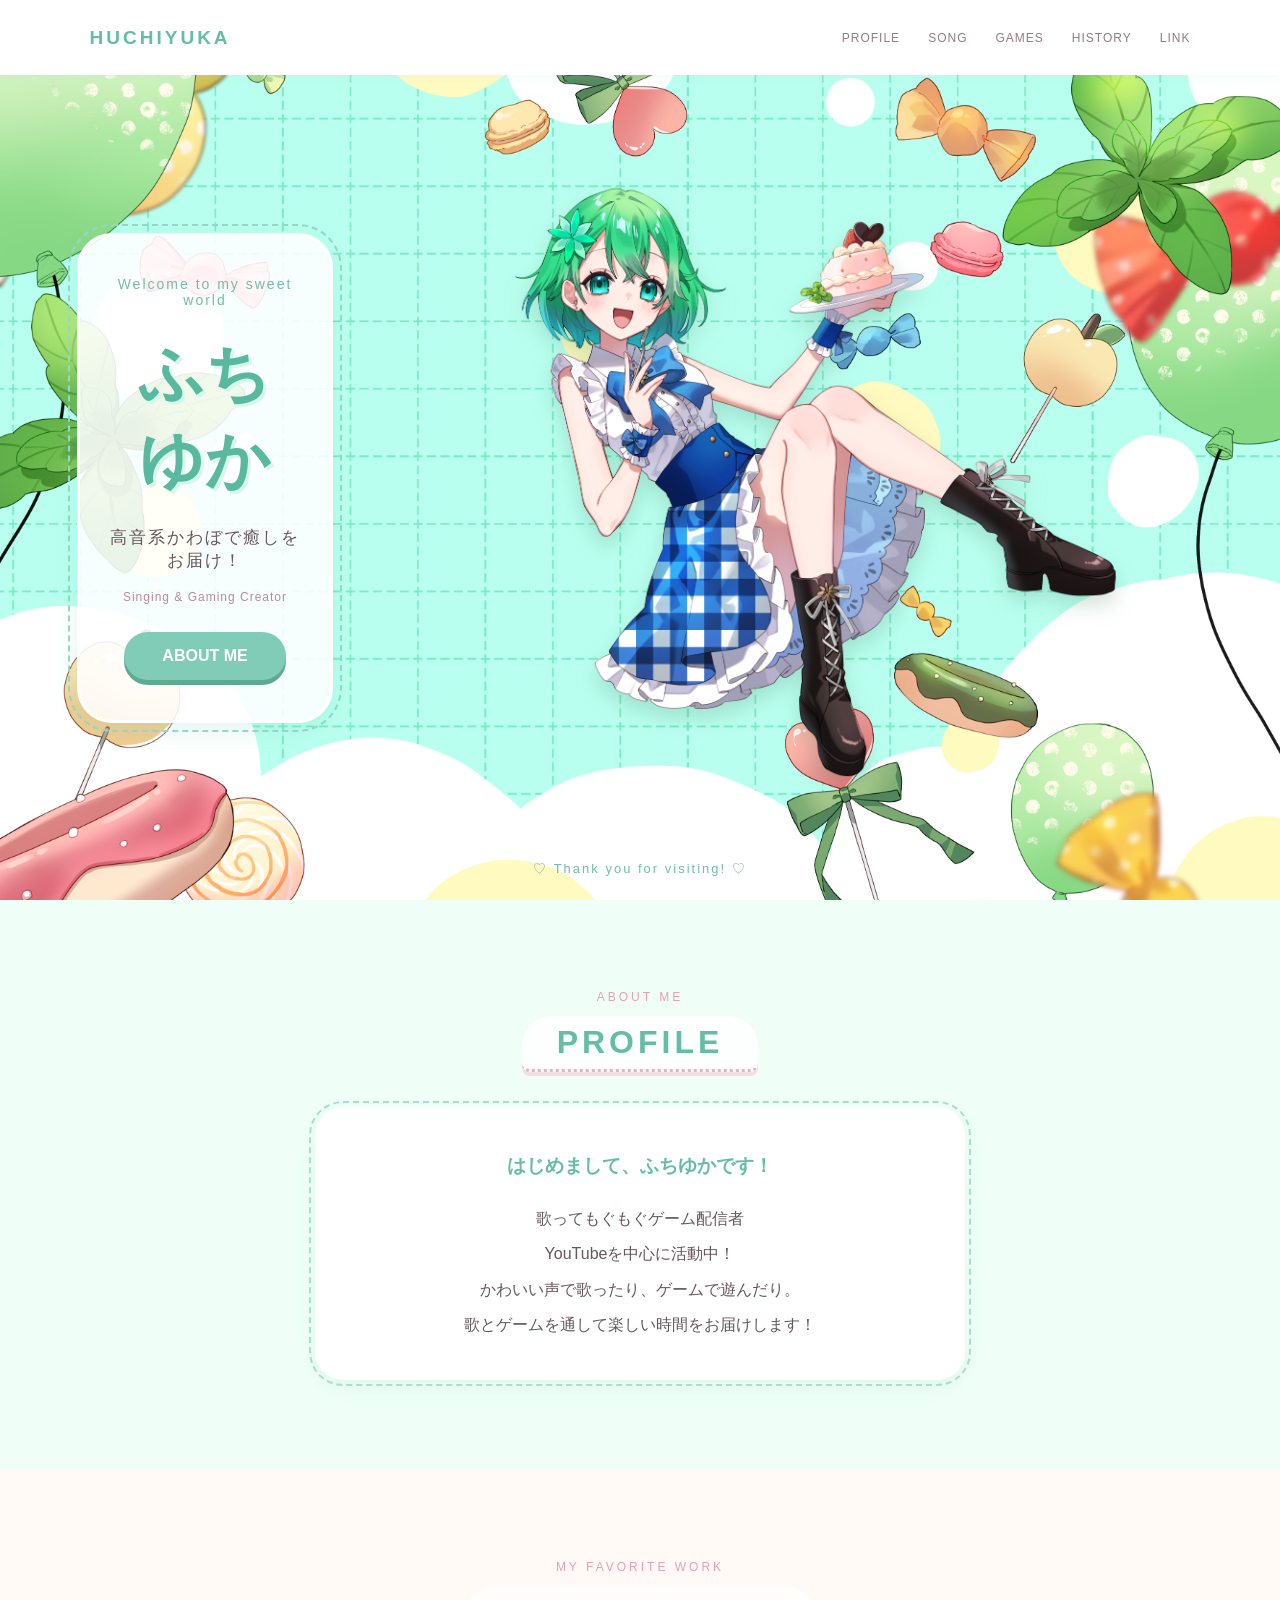
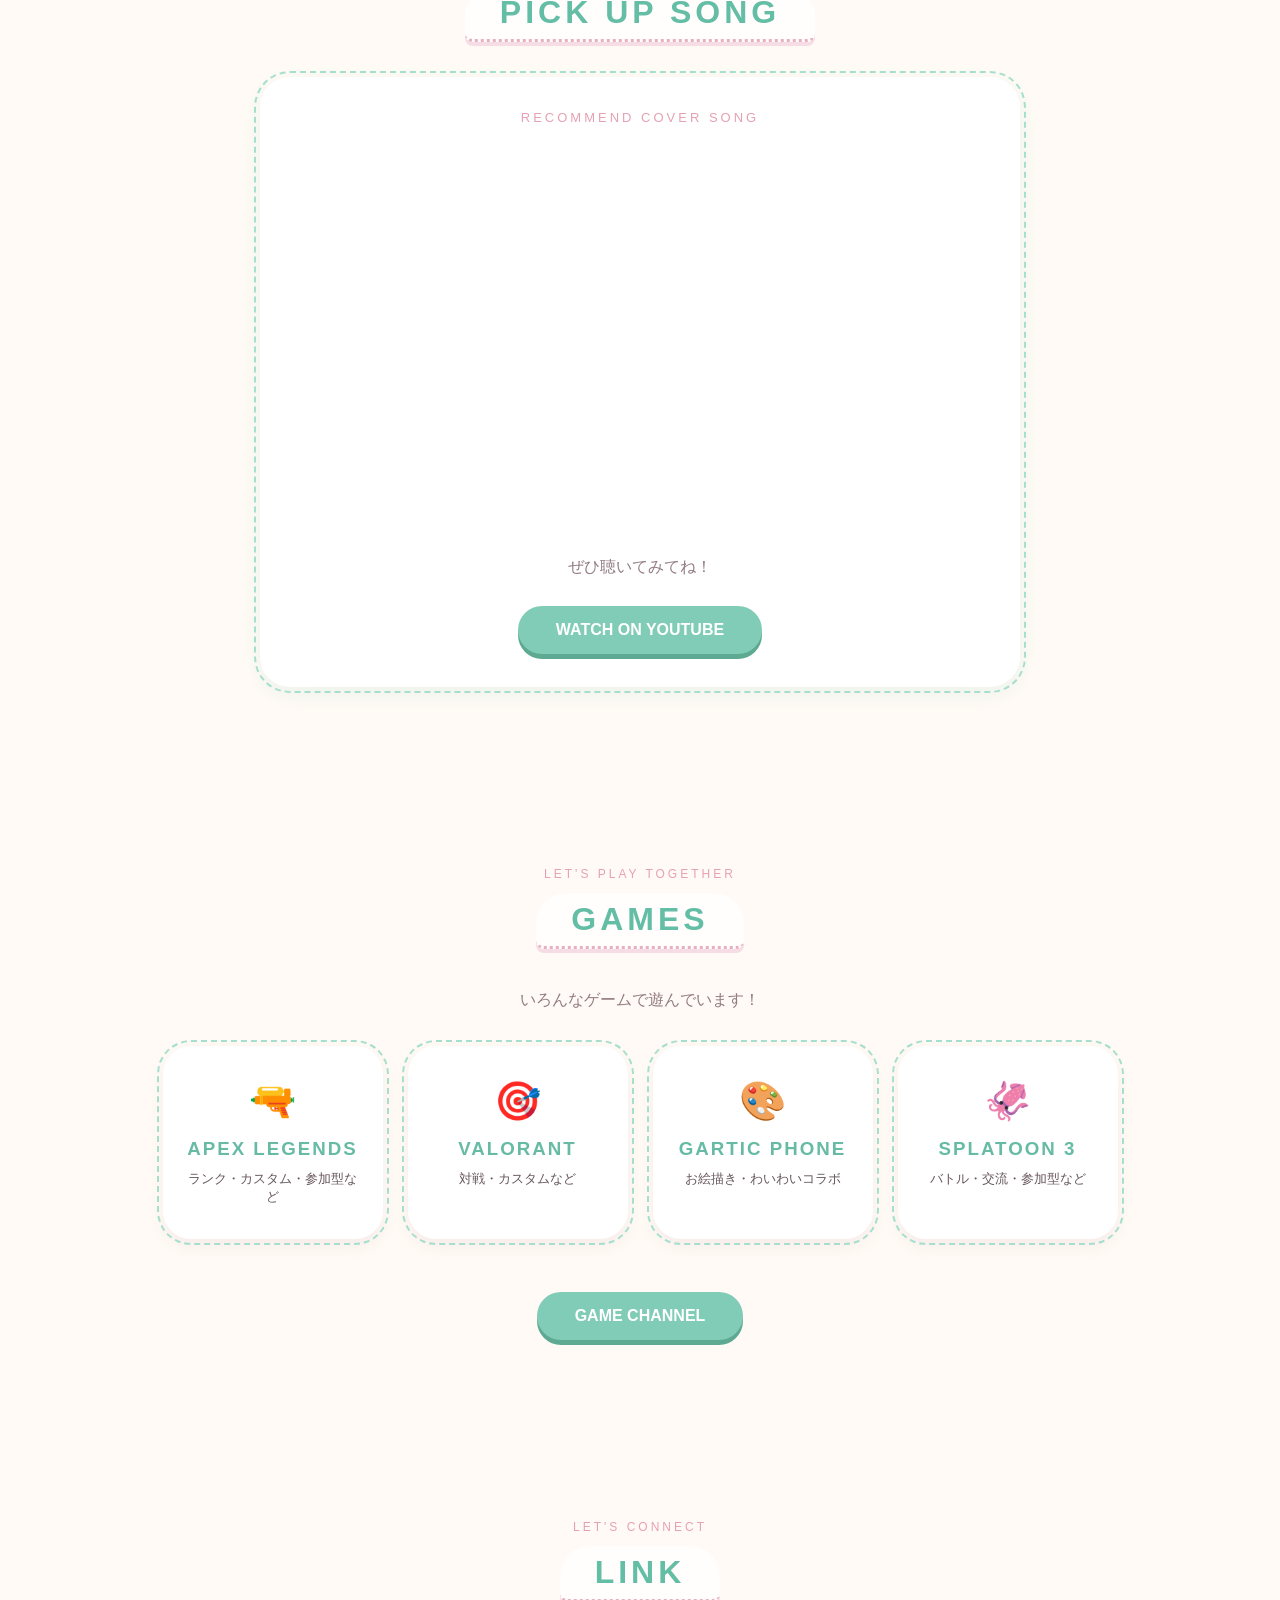
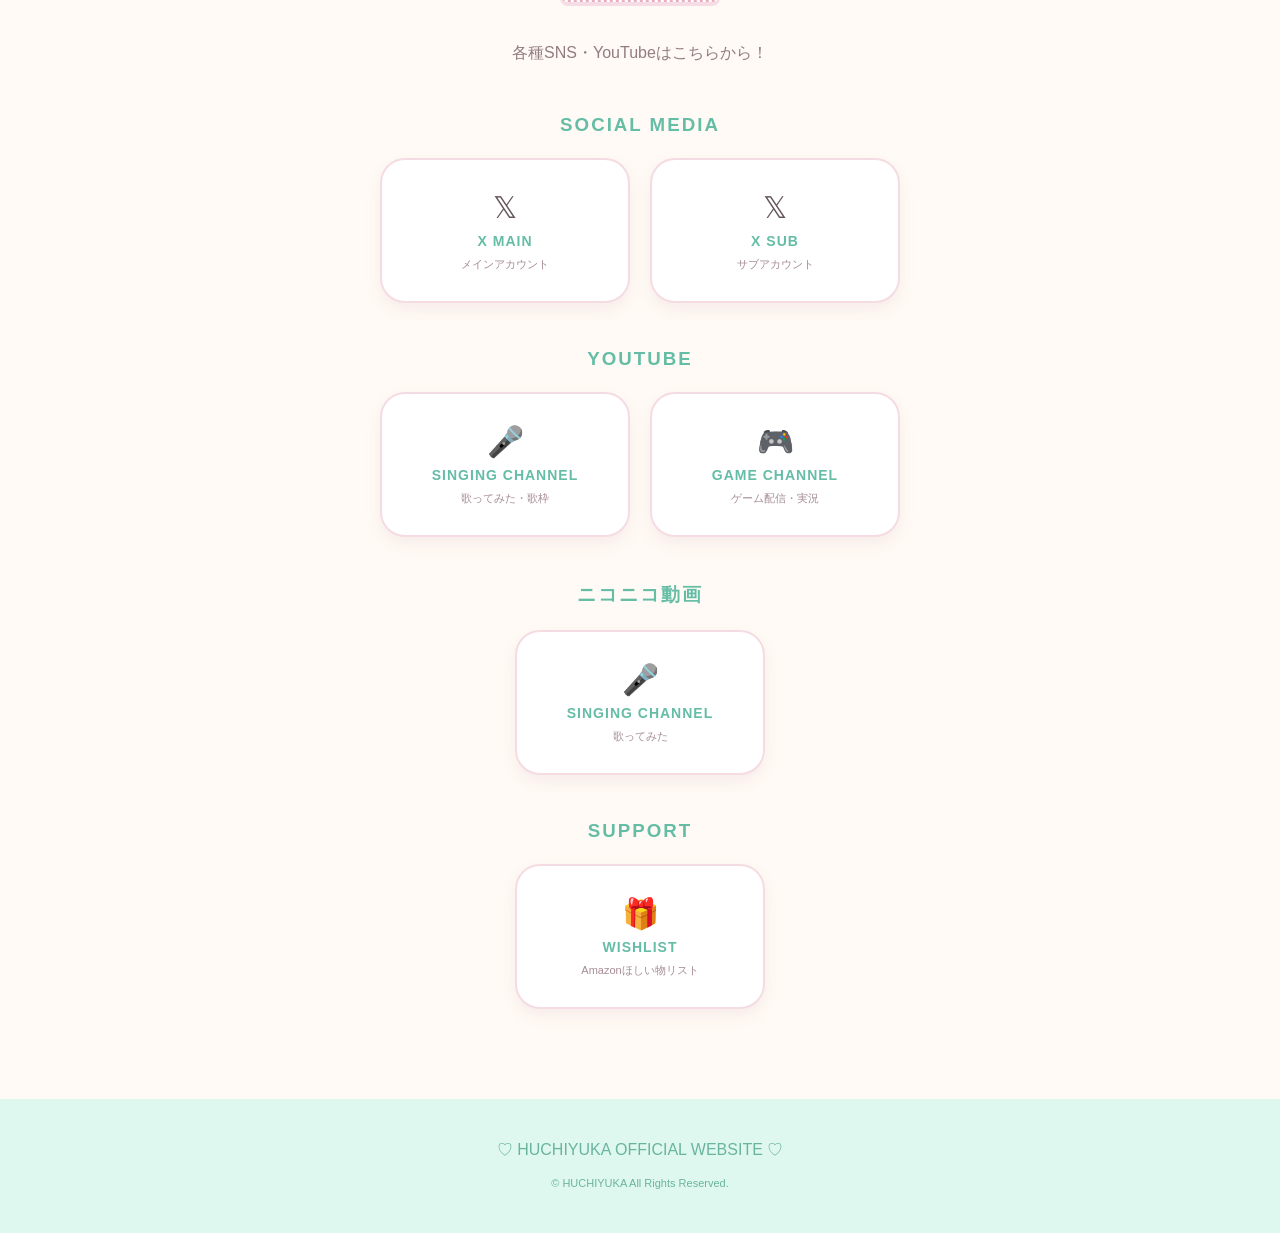
==== index.html @ 65712044 "Add files via upload" ====
<!DOCTYPE html>
<html lang="ja">
<head>
  <meta charset="UTF-8">
  <meta name="viewport" content="width=device-width, initial-scale=1.0">
  <title>ふちゆか Official Website</title>
  <meta name="referrer" content="strict-origin-when-cross-origin">
  <link rel="stylesheet" href="style.css">
</head>

<body>

  <!-- HEADER -->
  <header>
    <a href="#" class="logo">HUCHIYUKA</a>

    <nav>
      <a href="#profile">PROFILE</a>
      <a href="#song">SONG</a>
      <a href="#games">GAMES</a>
      <a href="history.html">HISTORY</a>
      <a href="#links">LINK</a>
    </nav>
  </header>

  <main>

    <!-- TOP -->
    <section class="hero">

      <div class="hero-decoration">
        <img src="images/sweets.png" class="sweets" alt="">
        <img src="images/ribbons.png" class="ribbons" alt="">
        <img src="images/balloon.png" class="deco balloon" alt="">
        <img src="images/candy.png" class="deco candy" alt="">
        <img src="images/mint.png" class="deco mint" alt="">
        <img src="images/dounut.png" class="deco dounut" alt="">
      </div>

      <div class="hero-content">
        <div class="hero-text">
          <p class="subtitle">Welcome to my sweet world</p>
          <h1>ふちゆか</h1>
          <p class="catchcopy">
            高音系かわぼで癒しをお届け！
          </p>
          <p class="description">
            Singing & Gaming Creator
          </p>
          <a href="#profile" class="button">
            ABOUT ME
          </a>
        </div>

        <div class="hero-character">
          <img src="images/character.png" alt="ふちゆか">
        </div>
      </div>

      <div class="hero-bottom">
        ♡ Thank you for visiting! ♡
      </div>

    </section>


    <!-- PROFILE -->
    <section id="profile" class="content-section">

      <p class="section-subtitle">ABOUT ME</p>
      <h2>PROFILE</h2>

      <div class="profile-card">
        <h3>はじめまして、ふちゆかです！</h3>

        <p>
          歌ってもぐもぐゲーム配信者<br>
          YouTubeを中心に活動中！
        </p>

        <p>
          かわいい声で歌ったり、ゲームで遊んだり。<br>
          歌とゲームを通して楽しい時間をお届けします！
        </p>
      </div>

    </section>


    <!-- PICK UP SONG -->
    <section id="song" class="content-section">

      <p class="section-subtitle">MY FAVORITE WORK</p>
      <h2>PICK UP SONG</h2>

      <div class="song-card">

        <p class="song-label">RECOMMEND COVER SONG</p>

      <div class="youtube-embed">
       <iframe
       src="https://www.youtube.com/embed/Nbw0Ee-t6vM?si=IHSoyBBHcnnlxlWM"
       title="ふちゆかの歌ってみた"
       width="560"
       height="315"
       referrerpolicy="strict-origin-when-cross-origin"
       allow="accelerometer; autoplay; clipboard-write; encrypted-media; gyroscope; picture-in-picture; web-share"
       allowfullscreen>
      </iframe>
     </div>
        <p class="song-description">
          ぜひ聴いてみてね！
            <title>Document</title>
          </head>
          <body>
            
          </body>
          </html>
          
        </p>

        <a
          href="https://youtu.be/0Bvyuk-ifWA"
          target="_blank"
          rel="noopener noreferrer"
          class="button">
          WATCH ON YOUTUBE
        </a>

      </div>

    </section>


    <!-- GAMES -->
    <section id="games" class="content-section">

      <p class="section-subtitle">LET'S PLAY TOGETHER</p>
      <h2>GAMES</h2>

      <p class="game-intro">
        いろんなゲームで遊んでいます！
      </p>

      <div class="game-list">

        <div class="activity-card">
          <span>🔫</span>
          <h3>APEX LEGENDS</h3>
          <p>ランク・カスタム・参加型など</p>
        </div>

        <div class="activity-card">
          <span>🎯</span>
          <h3>VALORANT</h3>
          <p>対戦・カスタムなど</p>
        </div>

        <div class="activity-card">
          <span>🎨</span>
          <h3>GARTIC PHONE</h3>
          <p>お絵描き・わいわいコラボ</p>
        </div>

        <div class="activity-card">
          <span>🦑</span>
          <h3>SPLATOON 3</h3>
          <p>バトル・交流・参加型など</p>
        </div>

      </div>

      <a
        href="https://www.youtube.com/@%E3%81%B5%E3%81%A1%E3%82%86%E3%81%8B%E3%81%AE%E9%81%8A%E3%81%B3%E5%A0%B4"
        target="_blank"
        rel="noopener noreferrer"
        class="button">
        GAME CHANNEL
      </a>

    </section>


    <!-- LINKS -->
    <section id="links" class="content-section">

      <p class="section-subtitle">LET'S CONNECT</p>
      <h2>LINK</h2>

      <p class="link-intro">
        各種SNS・YouTubeはこちらから！
      </p>


      <!-- X -->
      <div class="link-category">
        <h3>SOCIAL MEDIA</h3>

        <div class="link-grid">

          <a
            href="https://x.com/Huchi_Yuka"
            target="_blank"
            rel="noopener noreferrer"
            class="link-card">
            <span>𝕏</span>
            <strong>X MAIN</strong>
            <small>メインアカウント</small>
          </a>

          <a
            href="https://x.com/Huchiyuka_5yen"
            target="_blank"
            rel="noopener noreferrer"
            class="link-card">
            <span>𝕏</span>
            <strong>X SUB</strong>
            <small>サブアカウント</small>
          </a>

        </div>
      </div>


      <!-- YOUTUBE -->
      <div class="link-category">
        <h3>YOUTUBE</h3>

        <div class="link-grid">

          <a
            href="https://www.youtube.com/@Huchi_Yuka"
            target="_blank"
            rel="noopener noreferrer"
            class="link-card">
            <span>🎤</span>
            <strong>SINGING CHANNEL</strong>
            <small>歌ってみた・歌枠</small>
          </a>

          <a
            href="https://www.youtube.com/@%E3%81%B5%E3%81%A1%E3%82%86%E3%81%8B%E3%81%AE%E9%81%8A%E3%81%B3%E5%A0%B4"
            target="_blank"
            rel="noopener noreferrer"
            class="link-card">
            <span>🎮</span>
            <strong>GAME CHANNEL</strong>
            <small>ゲーム配信・実況</small>
          </a>

        </div>
      </div>

     <!-- NICONICO -->
      <div class="link-category">
        <h3>ニコニコ動画</h3>

        <div class="link-grid">
         <a
            href="https://www.nicovideo.jp/user/143961700"
            target="_blank"
            rel="noopener noreferrer"
            class="link-card">
            <span>🎤</span>
            <strong>SINGING CHANNEL</strong>
            <small>歌ってみた</small>
          </a>
       </div>
     </div>

      <!-- AMAZON -->
      <div class="link-category">
        <h3>SUPPORT</h3>

        <div class="link-grid">

          <a
            href="https://www.amazon.co.jp/hz/wishlist/ls/2YAOSUS3FIUIG?ref_=wl_share"
            target="_blank"
            rel="noopener noreferrer"
            class="link-card">
            <span>🎁</span>
            <strong>WISHLIST</strong>
            <small>Amazonほしい物リスト</small>
          </a>

        </div>
      </div>

    </section>

  </main>


  <!-- FOOTER -->
  <footer>
    <p>♡ HUCHIYUKA OFFICIAL WEBSITE ♡</p>
    <small>© HUCHIYUKA All Rights Reserved.</small>
  </footer>

</body>
</html>
---- style.css ----
* {
  box-sizing: border-box;
  margin: 0;
  padding: 0;
}

html {
  scroll-behavior: smooth;
}

body {
  background: #fffaf5;
  color: #66565b;
  font-family: "Yu Gothic", "Meiryo", sans-serif;
}

/* =========================
   HEADER
========================= */

header {
  height: 75px;
  padding: 0 7%;
  display: flex;
  justify-content: space-between;
  align-items: center;
  background: #fff;
  position: sticky;
  top: 0;
  z-index: 100;
  box-shadow: 0 2px 12px #b9e9dc33;
}

.logo {
  color: #65bda6;
  font-weight: bold;
  font-size: 19px;
  letter-spacing: 3px;
  text-decoration: none;
}

nav {
  display: flex;
  gap: 28px;
}

nav a {
  color: #927c82;
  text-decoration: none;
  font-size: 12px;
  letter-spacing: 1px;
  transition: 0.3s;
}

nav a:hover {
  color: #e99bb0;
}

/* =========================
   TOP / HERO
========================= */

.hero {
  min-height: max(650px, calc(100vh - 75px));
  position: relative;
  overflow: hidden;

  background-image: url("images/background.png");
  background-size: cover;
  background-position: center;
  background-repeat: no-repeat;

  display: flex;
  align-items: center;
  justify-content: center;

  padding: 65px 6% 85px;
}

/* 装飾画像のレイヤー */

.hero-decoration {
  position: absolute;
  inset: 0;
  width: 100%;
  height: 100%;
  overflow: hidden;
  pointer-events: none;
  z-index: 1;
}

/* 全素材を背景と同じ範囲に重ねる */

.hero-decoration img {
  position: absolute;
  inset: 0;
  display: block;
  width: 100%;
  height: 100%;
  object-fit: cover;
  object-position: center;
  pointer-events: none;
}

/* 画像ごとに違う動き */

.hero-decoration .sweets {
  animation: sweets-float 5s ease-in-out infinite;
}

.hero-decoration .ribbons {
  animation: ribbons-float 6.5s ease-in-out infinite;
}

.hero-decoration .balloon {
  animation: balloon-float 4.2s ease-in-out infinite;
}

.hero-decoration .candy {
  animation: candy-float 5.7s ease-in-out infinite;
}

.hero-decoration .mint {
  animation: mint-float 4.8s ease-in-out infinite;
}

.hero-decoration .dounut {
  animation: dounut-float 7s ease-in-out infinite;
}

@keyframes sweets-float {
  0%, 100% { transform: translateY(0); }
  50% { transform: translateY(-7px); }
}

@keyframes ribbons-float {
  0%, 100% { transform: translateY(0); }
  50% { transform: translateY(9px); }
}

@keyframes balloon-float {
  0%, 100% { transform: translateY(0); }
  50% { transform: translateY(-12px); }
}

@keyframes candy-float {
  0%, 100% { transform: translateY(0); }
  50% { transform: translateY(7px); }
}

@keyframes mint-float {
  0%, 100% { transform: translateY(0); }
  50% { transform: translateY(-9px); }
}

@keyframes dounut-float {
  0%, 100% { transform: translateY(0); }
  50% { transform: translateY(11px); }
}

/* 文字とキャラクター */

.hero-content {
  width: 100%;
  max-width: 1600px;
  margin: auto;

  display: flex;
  align-items: center;
  justify-content: center;
  gap: 20px;

  position: relative;
  z-index: 2;
}

.hero-text {
  flex: 0 1 430px;
  width: 100%;
  min-width: 0;
  text-align: center;

  background: #ffffffdf;
  border: 3px solid #fff;
  outline: 2px dashed #91d8c5;
  outline-offset: 7px;
  border-radius: 35px;

  padding: 40px 30px;
  box-shadow: 0 8px 25px #75cdb333;
}

.subtitle {
  color: #72bda8;
  font-size: 14px;
  letter-spacing: 2px;
}

.hero h1 {
  font-size: clamp(42px, 5vw, 68px);
  color: #58b99e;
  margin: 22px 0;
  text-shadow: 3px 3px #d9f6eb;
}

.catchcopy {
  font-size: 17px;
  letter-spacing: 2px;
}

.description {
  margin-top: 18px;
  font-size: 12px;
  color: #b58c9a;
  letter-spacing: 1px;
}

.button {
  display: inline-block;
  margin-top: 28px;
  padding: 15px 38px;
  border-radius: 40px;
  background: #80ccb6;
  color: white;
  font-weight: bold;
  text-decoration: none;
  box-shadow: 0 5px 0 #5da991;
  transition: 0.2s;
}

.button:hover {
  transform: translateY(3px);
  box-shadow: 0 2px 0 #5da991;
}

/* キャラクター */

.hero-character {
  flex: 0 0 850px;
  width: 850px;
  max-width: none;

  display: flex;
  justify-content: center;
  align-items: center;

  animation: character-float 4.5s ease-in-out infinite;
}

.hero-character img {
  display: block;
  width: 100%;
  max-height: 1100px;
  object-fit: contain;
  filter: drop-shadow(0 10px 10px #558c7040);
}

@keyframes character-float {
  0%, 100% { transform: translateY(0); }
  50% { transform: translateY(-12px); }
}

/* トップ下部のメッセージ */

.hero-bottom {
  position: absolute;
  bottom: 22px;
  left: 0;
  width: 100%;
  text-align: center;

  color: #72bda8;
  font-size: 13px;
  letter-spacing: 2px;

  z-index: 3;
  pointer-events: none;
}

/* =========================
   CONTENT SECTIONS
========================= */

.content-section {
  padding: 90px 20px;
  text-align: center;
  position: relative;
  overflow: hidden;
}

#profile {
  background: #effff8;
}

#activity {
  background: #fff1f2;
}

#schedule {
  background: #fffbe5;
}

#contact {
  background: #effff8;
}

.section-subtitle {
  color: #e5a1b3;
  font-size: 12px;
  letter-spacing: 3px;
}

.content-section h2 {
  display: inline-block;
  color: #64bda5;
  font-size: 32px;
  letter-spacing: 4px;
  margin: 12px 0 35px;
  padding: 8px 35px;

  background: #ffffffc9;
  border-radius: 30px 30px 8px 8px;
  box-shadow: 0 4px 0 #f6dce4;
  border-bottom: 3px dotted #e8afc0;
}

.profile-card {
  max-width: 650px;
  margin: auto;
  padding: 35px;

  background: white;
  border: 3px solid white;
  outline: 2px dashed #a6dfce;
  outline-offset: 4px;
  border-radius: 28px;

  box-shadow: 0 7px 20px #a4d8c633;
  line-height: 2.2;
}

.profile-card h3 {
  color: #65bda6;
  margin-bottom: 15px;
}

.activity-list {
  display: flex;
  justify-content: center;
  gap: 25px;
  flex-wrap: wrap;
}

.activity-card {
  width: 220px;
  padding: 30px 20px;

  background: white;
  border: 3px solid white;
  outline: 2px dashed #a6dfce;
  outline-offset: 4px;
  border-radius: 28px;

  box-shadow: 0 7px 15px #d9b9c033;
  transition: 0.3s;
}

.activity-card:hover {
  transform: translateY(-7px);
}

.activity-card span {
  font-size: 38px;
}

.activity-card h3 {
  color: #67bba5;
  margin: 15px 0 10px;
  letter-spacing: 2px;
}

.activity-card p {
  font-size: 13px;
}

/* =========================
   FOOTER
========================= */

footer {
  background: #dff8ef;
  text-align: center;
  padding: 35px 15px;
  color: #69b49e;
  line-height: 2;
}

footer small {
  font-size: 11px;
}

/* =========================
   TABLET / SMARTPHONE
========================= */

@media (max-width: 1000px) {

  .hero {
    min-height: auto;
    padding: 65px 20px 85px;
  }

  .hero-content {
    flex-direction: column;
    gap: 35px;
  }

  .hero-text {
    flex: none;
    width: min(100%, 460px);
  }

 .hero-character {
  flex: none;
  width: min(100%, 650px);
}

.hero-character img {
  max-height: 750px;
}
}

@media (max-width: 700px) {

  header {
    height: auto;
    padding: 18px 15px;
    flex-direction: column;
    gap: 15px;
  }

  nav {
    gap: 16px;
  }

  nav a {
    font-size: 10px;
  }

  .hero {
    padding: 50px 15px 75px;
  }

  .hero-content {
    gap: 30px;
  }

  .hero-text {
    width: min(100%, 420px);
    padding: 30px 18px;
  }

  .hero h1 {
    font-size: 48px;
  }

  .catchcopy {
    font-size: 14px;
  }

 .hero-character {
  width: min(100%, 550px);
}

.hero-character img {
  max-height: 650px;
}

  .hero-bottom {
    font-size: 11px;
    bottom: 18px;
  }

  .content-section {
    padding: 65px 15px;
  }

  .content-section h2 {
    font-size: 26px;
  }

  .activity-card {
    width: 90%;
    max-width: 320px;
  }
}

/* 動きを控えたい設定の端末ではアニメーションを停止 */

@media (prefers-reduced-motion: reduce) {
  .hero-decoration img,
  .hero-character {
    animation: none;
  }
}

/* =========================
   SONG SECTION
========================= */

.song-card {
  max-width: 760px;
  margin: 0 auto;
  padding: 30px;

  background: white;
  border: 3px solid white;
  outline: 2px dashed #a6dfce;
  outline-offset: 4px;
  border-radius: 30px;

  box-shadow: 0 7px 20px #a4d8c633;
}

.song-label {
  color: #e5a1b3;
  font-size: 13px;
  letter-spacing: 3px;
  margin-bottom: 20px;
}

.youtube-embed {
  position: relative;
  width: 100%;
  aspect-ratio: 16 / 9;
  overflow: hidden;
  border-radius: 18px;
}

.youtube-embed iframe {
  position: absolute;
  width: 100%;
  height: 100%;
  inset: 0;
  border: none;
}

.song-description {
  margin-top: 22px;
  color: #927c82;
}


/* =========================
   GAME SECTION
========================= */

.game-intro,
.link-intro {
  margin-bottom: 30px;
  color: #927c82;
  line-height: 2;
}

.game-list {
  display: flex;
  justify-content: center;
  flex-wrap: wrap;
  gap: 25px;
  max-width: 1000px;
  margin: 0 auto 25px;
}


/* =========================
   LINK SECTION
========================= */

.link-category {
  max-width: 850px;
  margin: 45px auto 0;
}

.link-category h3 {
  color: #65bda6;
  margin-bottom: 22px;
  letter-spacing: 2px;
}

.link-grid {
  display: flex;
  justify-content: center;
  flex-wrap: wrap;
  gap: 20px;
}

.link-card {
  width: 250px;
  min-height: 145px;
  padding: 25px 15px;

  display: flex;
  flex-direction: column;
  justify-content: center;
  align-items: center;
  gap: 8px;

  background: white;
  border: 2px solid #f5dce3;
  border-radius: 25px;

  text-decoration: none;
  color: #66565b;

  box-shadow: 0 7px 15px #d9b9c033;
  transition: 0.3s;
}

.link-card:hover {
  transform: translateY(-7px);
  box-shadow: 0 10px 20px #a4d8c655;
}

.link-card span {
  font-size: 30px;
}

.link-card strong {
  color: #65bda6;
  font-size: 14px;
  letter-spacing: 1px;
}

.link-card small {
  color: #a58c94;
  font-size: 11px;
}


/* =========================
   MOBILE
========================= */

@media (max-width: 700px) {

  .song-card {
    padding: 18px;
  }

  .link-card {
    width: 90%;
    max-width: 320px;
  }

  .game-list {
    gap: 20px;
  }

}


/* HISTORY */
.history-section {
  text-align: center;
}

.history-intro {
  color: #777;
  margin-bottom: 40px;
}

.history-list {
  max-width: 850px;
  margin: 0 auto;
  text-align: left;
  position: relative;
}

.history-item {
  display: flex;
  gap: 25px;
  margin-bottom: 25px;
  align-items: stretch;
}

.history-date {
  flex: 0 0 100px;
  align-self: flex-start;
  text-align: center;
  padding: 12px 5px;
  color: white;
  background: #75c5b2;
  border-radius: 14px;
  font-weight: bold;
  font-size: 18px;
}

.history-content {
  flex: 1;
  background: white;
  border: 2px solid #d9eee8;
  border-radius: 18px;
  padding: 22px 25px;
  box-shadow: 0 5px 15px #b8ded522;
}

.history-tag {
  color: #e58eaf;
  font-size: 11px;
  letter-spacing: 2px;
  font-weight: bold;
}

.history-content h3 {
  color: #579f90;
  margin: 8px 0;
}

.history-content p {
  color: #777;
  margin: 5px 0;
}

.history-content a {
  display: inline-block;
  margin-top: 10px;
  color: #579f90;
  font-weight: bold;
  text-decoration: none;
}

.history-content a:hover {
  color: #e58eaf;
}

@media (max-width: 600px) {
  .history-item {
    gap: 12px;
  }

  .history-date {
    flex-basis: 65px;
    font-size: 14px;
  }

  .history-content {
    padding: 18px 15px;
  }
}

/* OTHER WORKS の配置修正 */
.other-works {
  display: grid;
  grid-template-columns: repeat(2, minmax(0, 1fr));
  justify-content: center;
  gap: 24px;
  max-width: 850px;
  width: 100%;
  margin: 0 auto;
}

.other-work-card {
  width: 100%;
  max-width: none;
  box-sizing: border-box;
  min-height: 110px;
}

/* ニコニコカードの配置修正 */
.niconico-card {
  width: 100%;
  max-width: 500px;
  box-sizing: border-box;
  margin: 20px auto;
  text-align: center;
  padding: 24px;
}

.niconico-card iframe {
  display: block;
  width: 100%;
  max-width: 312px;
  margin: 15px auto;
}

.niconico-card a {
  display: inline-block;
}

/* スマホ */
@media (max-width: 700px) {
  .other-works {
    grid-template-columns: 1fr;
    max-width: 450px;
  }

  .niconico-card {
    max-width: 100%;
  }
}
.history-content .youtube-embed {
  width: 100%;
  margin-top: 18px;
}

.history-content .youtube-embed iframe {
  width: 100%;
  aspect-ratio: 16 / 9;
  height: auto;
  display: block;
}

/* 合唱・コラボ動画一覧 */
.youtube-video-grid {
  display: grid;
  grid-template-columns: repeat(2, minmax(0, 1fr));
  gap: 18px;
  margin-top: 20px;
}

.youtube-video-card {
  display: block;
  overflow: hidden;
  background: #f7fcfa;
  border: 1px solid #d9eee8;
  border-radius: 14px;
  text-decoration: none;
  color: #579f90;
  transition: transform 0.2s, box-shadow 0.2s;
}

.youtube-video-card:hover {
  transform: translateY(-4px);
  box-shadow: 0 5px 15px #b8ded555;
}

.youtube-video-card img {
  display: block;
  width: 100%;
  aspect-ratio: 16 / 9;
  object-fit: cover;
}

.youtube-video-title {
  padding: 12px;
  font-size: 14px;
  font-weight: bold;
  line-height: 1.5;
}

@media (max-width: 600px) {
  .youtube-video-grid {
    grid-template-columns: 1fr;
  }
}

.youtube-more-button {
  grid-column: 1 / -1;
  justify-self: center;
  margin-top: 12px;
  padding: 10px 30px;
  border: 1px solid #9bd5c5;
  border-radius: 30px;
  background: white;
  color: #579f90;
  font-weight: bold;
  cursor: pointer;
}

.youtube-more-button:hover {
  background: #effaf6;
}
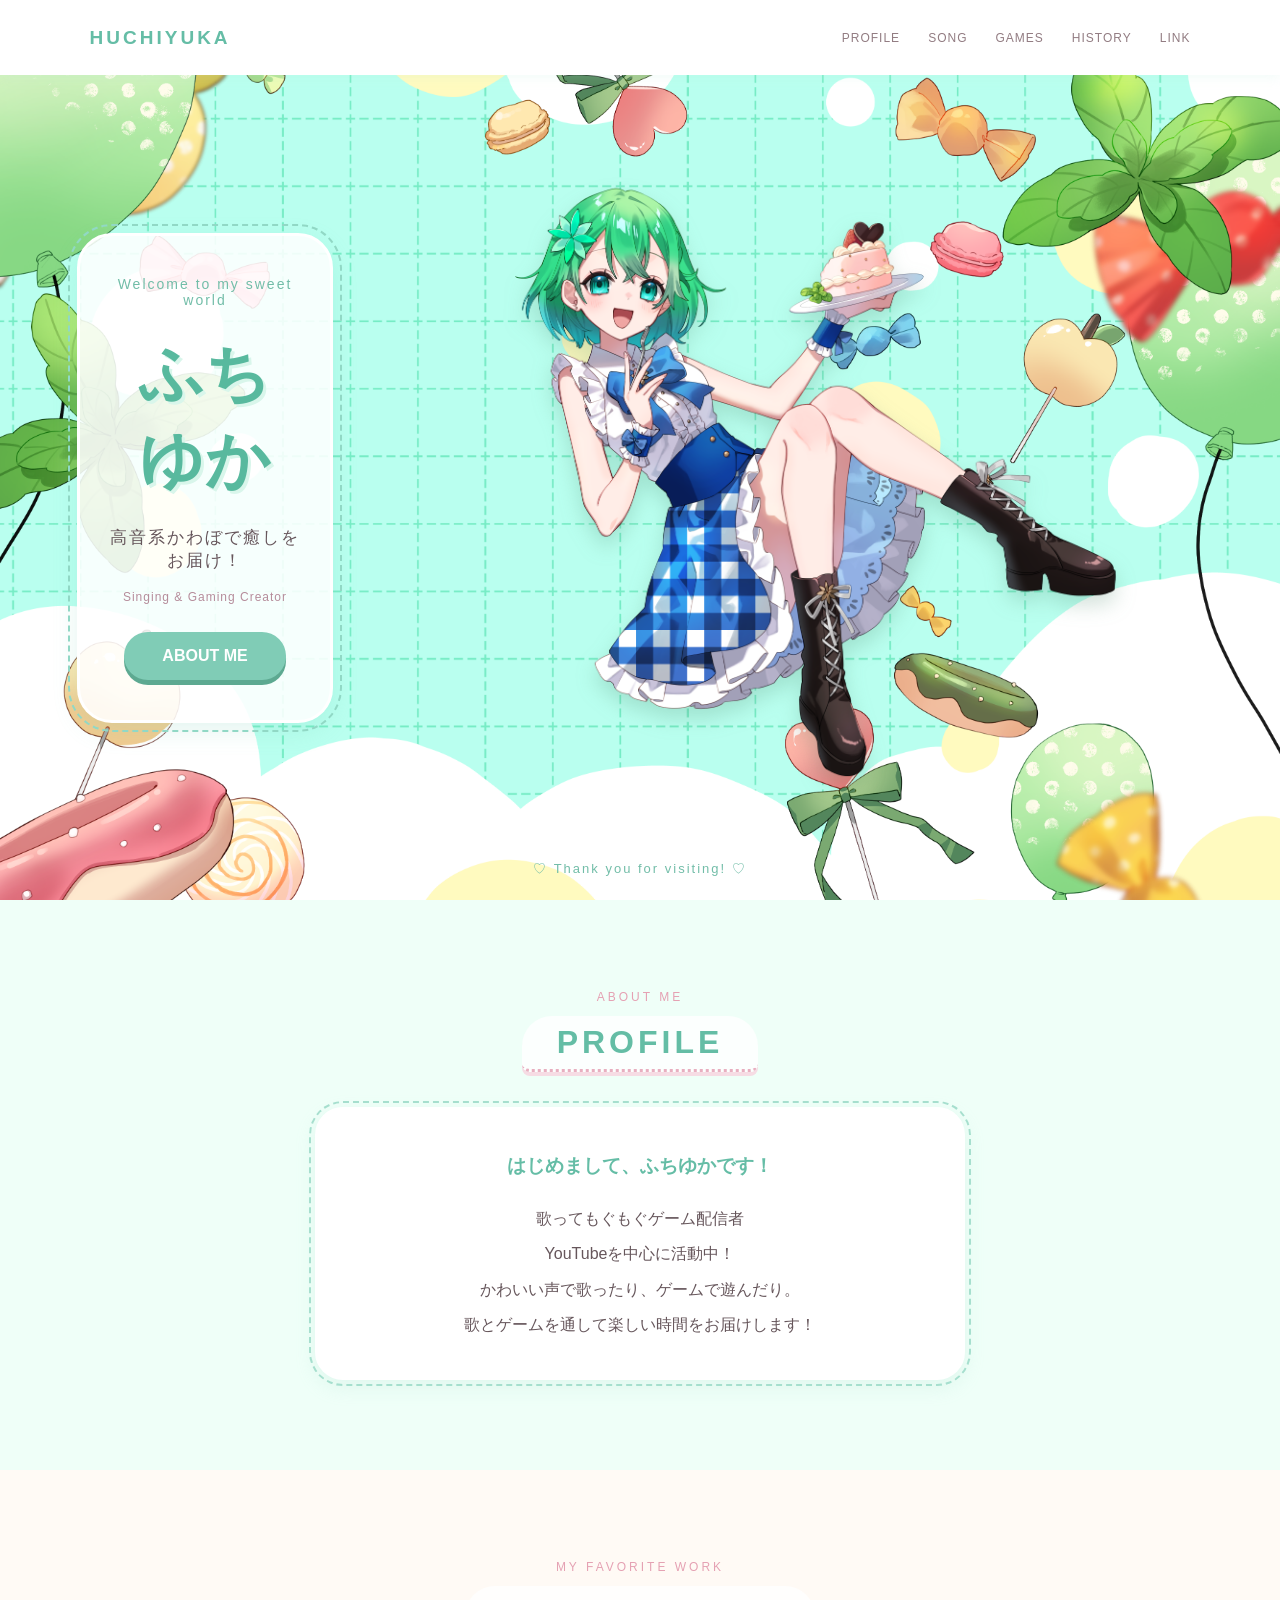
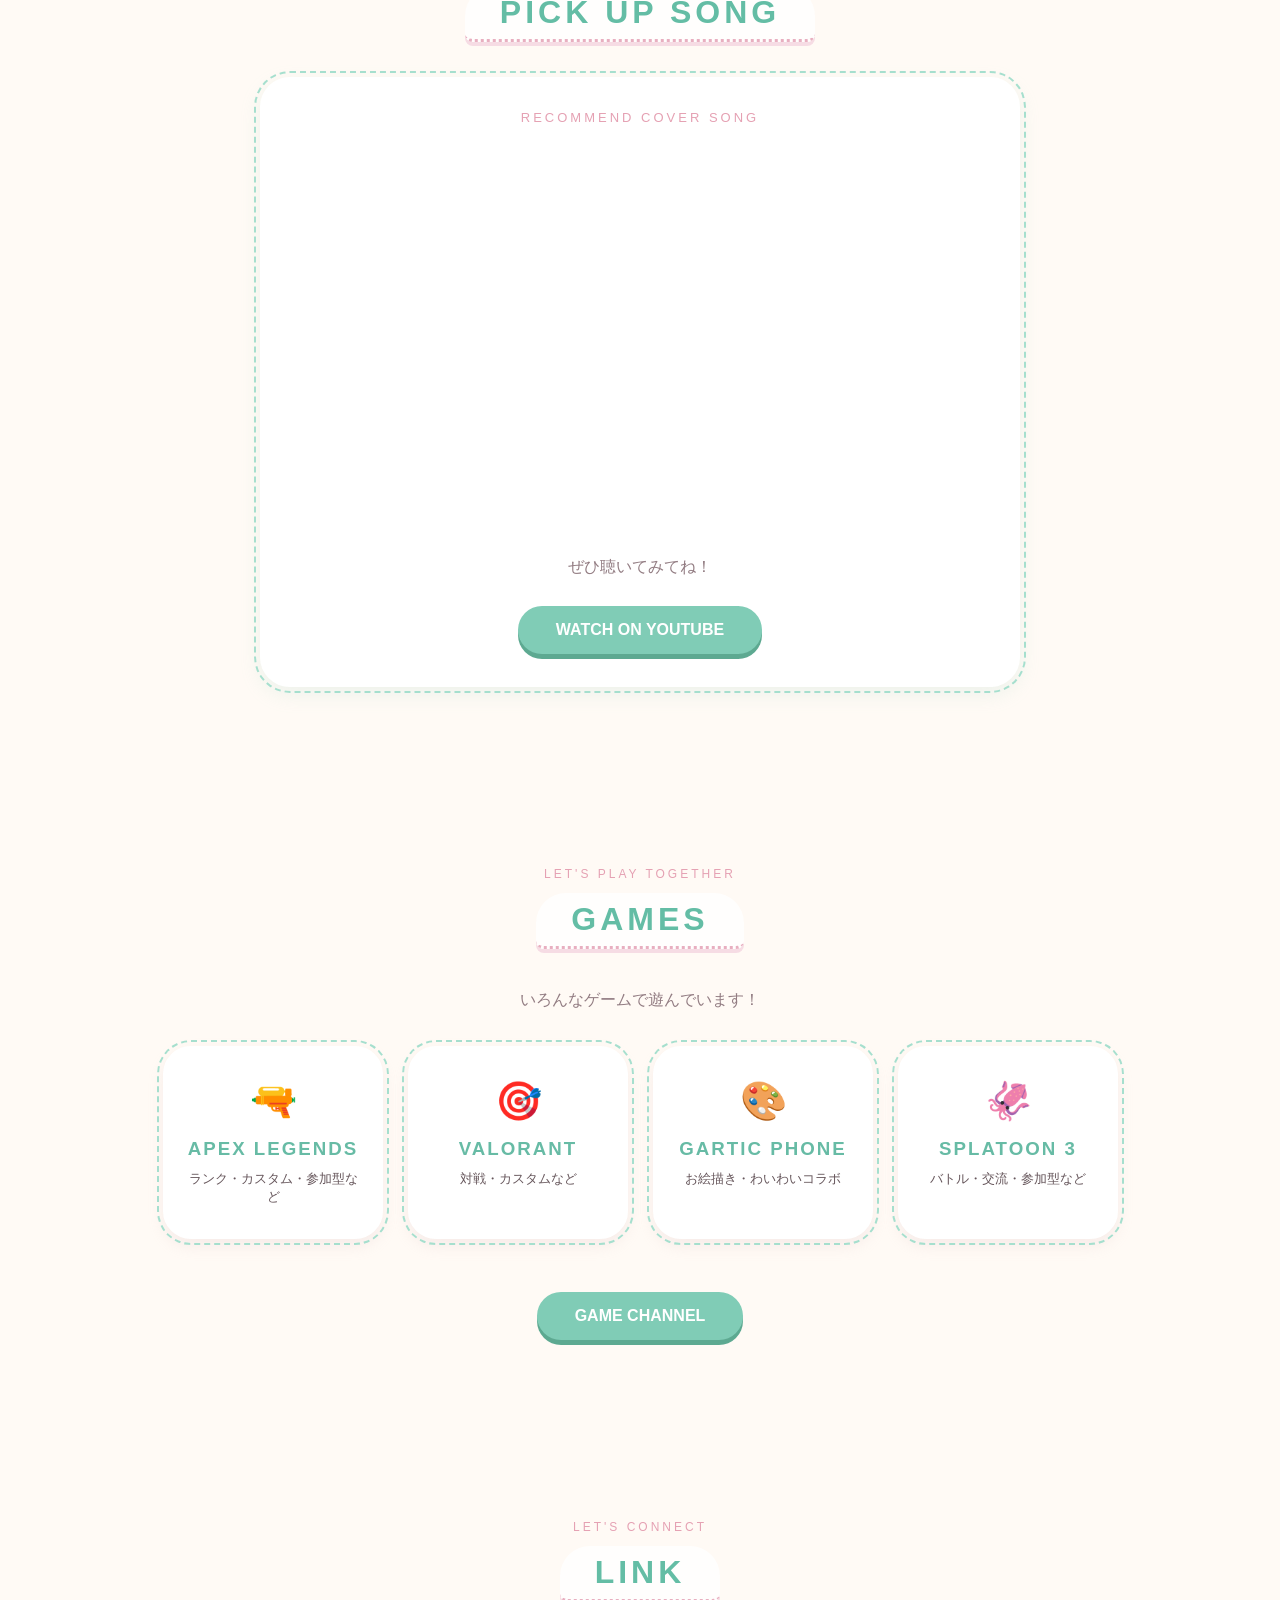
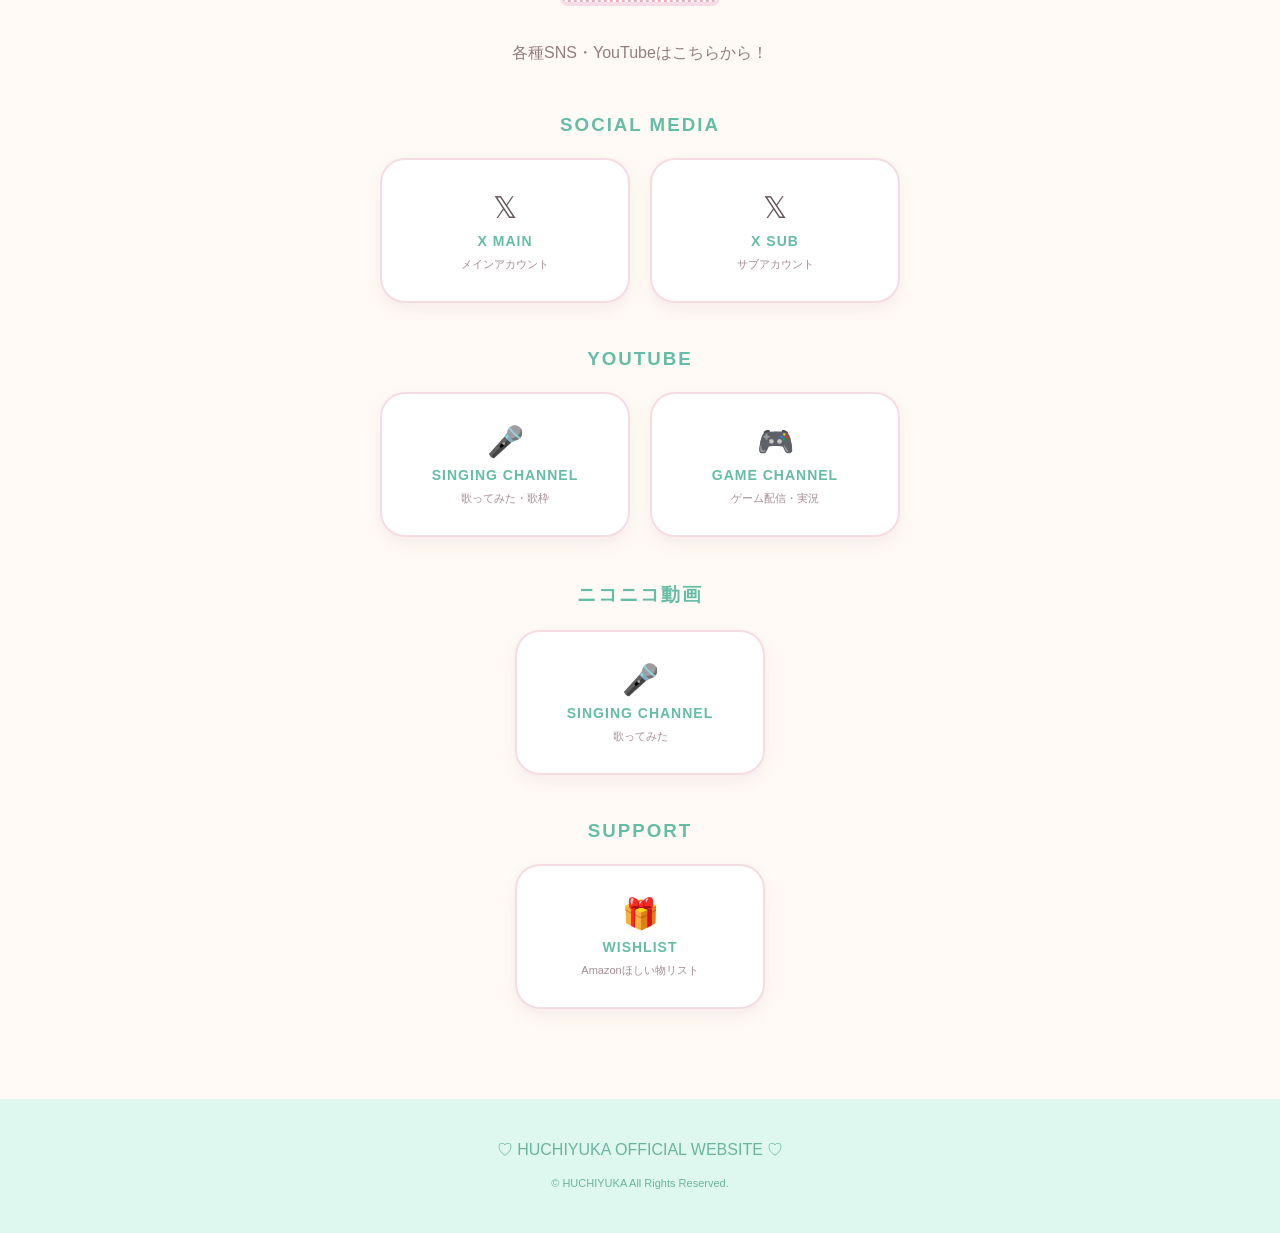
==== commit b3a76e3c: "Update index.html" ====
--- a/index.html
+++ b/index.html
@@ -39,7 +39,7 @@
       </div>
 
       <div class="hero-content">
-        <div class="hero-text">
+        <div class="hero-text hero-reveal">
           <p class="subtitle">Welcome to my sweet world</p>
           <h1>ふちゆか</h1>
           <p class="catchcopy">
@@ -66,7 +66,7 @@
 
 
     <!-- PROFILE -->
-    <section id="profile" class="content-section">
+    <section id="profile" class="content-section reveal">
 
       <p class="section-subtitle">ABOUT ME</p>
       <h2>PROFILE</h2>
@@ -89,7 +89,7 @@
 
 
     <!-- PICK UP SONG -->
-    <section id="song" class="content-section">
+    <section id="song" class="content-section reveal">
 
       <p class="section-subtitle">MY FAVORITE WORK</p>
       <h2>PICK UP SONG</h2>
@@ -111,13 +111,6 @@
      </div>
         <p class="song-description">
           ぜひ聴いてみてね！
-            <title>Document</title>
-          </head>
-          <body>
-            
-          </body>
-          </html>
-          
         </p>
 
         <a
@@ -134,7 +127,7 @@
 
 
     <!-- GAMES -->
-    <section id="games" class="content-section">
+    <section id="games" class="content-section reveal">
 
       <p class="section-subtitle">LET'S PLAY TOGETHER</p>
       <h2>GAMES</h2>
@@ -183,7 +176,7 @@
 
 
     <!-- LINKS -->
-    <section id="links" class="content-section">
+    <section id="links" class="content-section reveal">
 
       <p class="section-subtitle">LET'S CONNECT</p>
       <h2>LINK</h2>
@@ -298,6 +291,42 @@
     <p>♡ HUCHIYUKA OFFICIAL WEBSITE ♡</p>
     <small>© HUCHIYUKA All Rights Reserved.</small>
   </footer>
-
+<script>
+  const revealElements = document.querySelectorAll(".reveal");
+
+  const observer = new IntersectionObserver((entries) => {
+    entries.forEach((entry) => {
+      if (entry.isIntersecting) {
+        entry.target.classList.add("show");
+        observer.unobserve(entry.target);
+      }
+    });
+  }, {
+    threshold: 0.12
+  });
+
+  revealElements.forEach((element) => {
+    observer.observe(element);
+  });
+
+  // 別ページからアンカーリンクで移動してきた場合
+  window.addEventListener("load", () => {
+    if (window.location.hash) {
+      const target = document.querySelector(window.location.hash);
+
+      if (target) {
+        target.classList.add("show");
+
+        setTimeout(() => {
+          target.scrollIntoView({
+            behavior: "smooth",
+            block: "start"
+          });
+        }, 100);
+      }
+    }
+  });
+</script>
 </body>
 </html>
+
--- a/style.css
+++ b/style.css
@@ -871,3 +871,109 @@
 .youtube-more-button:hover {
   background: #effaf6;
 }
+
+/* =========================
+   SCROLL REVEAL
+========================= */
+
+/* セクション全体 */
+.reveal {
+  opacity: 0;
+  transform: translateY(35px);
+  transition:
+    opacity 0.8s ease,
+    transform 0.8s cubic-bezier(0.22, 1, 0.36, 1);
+}
+
+.reveal.show {
+  opacity: 1;
+  transform: translateY(0);
+}
+
+/* トップの文字 */
+.hero-reveal {
+  animation: heroFadeUp 1.2s ease both;
+}
+
+@keyframes heroFadeUp {
+  from {
+    opacity: 0;
+    transform: translateY(25px);
+  }
+  to {
+    opacity: 1;
+    transform: translateY(0);
+  }
+}
+
+/* =========================
+   POP POP CARDS
+========================= */
+
+.activity-card,
+.link-card,
+.profile-card,
+.song-card {
+  opacity: 0;
+  transform: translateY(25px) scale(0.92);
+}
+
+/* 表示されたセクションのカード */
+.reveal.show .activity-card,
+.reveal.show .link-card,
+.reveal.show .profile-card,
+.reveal.show .song-card {
+  animation: popIn 0.65s cubic-bezier(0.34, 1.56, 0.64, 1) both;
+}
+
+@keyframes popIn {
+  0% {
+    opacity: 0;
+    transform: translateY(25px) scale(0.85);
+  }
+
+  65% {
+    opacity: 1;
+    transform: translateY(-5px) scale(1.04);
+  }
+
+  100% {
+    opacity: 1;
+    transform: translateY(0) scale(1);
+  }
+}
+
+/* ゲームカードの順番 */
+.activity-card:nth-child(2) {
+  animation-delay: 0.15s;
+}
+
+.activity-card:nth-child(3) {
+  animation-delay: 0.30s;
+}
+
+.activity-card:nth-child(4) {
+  animation-delay: 0.45s;
+}
+
+/* リンクカードの順番 */
+.link-card:nth-child(2) {
+  animation-delay: 0.15s;
+}
+
+/* 動きを減らす設定 */
+@media (prefers-reduced-motion: reduce) {
+  .reveal,
+  .reveal.show,
+  .activity-card,
+  .link-card,
+  .profile-card,
+  .song-card,
+  .hero-reveal {
+    opacity: 1;
+    transform: none;
+    animation: none !important;
+    transition: none !important;
+  }
+}
+
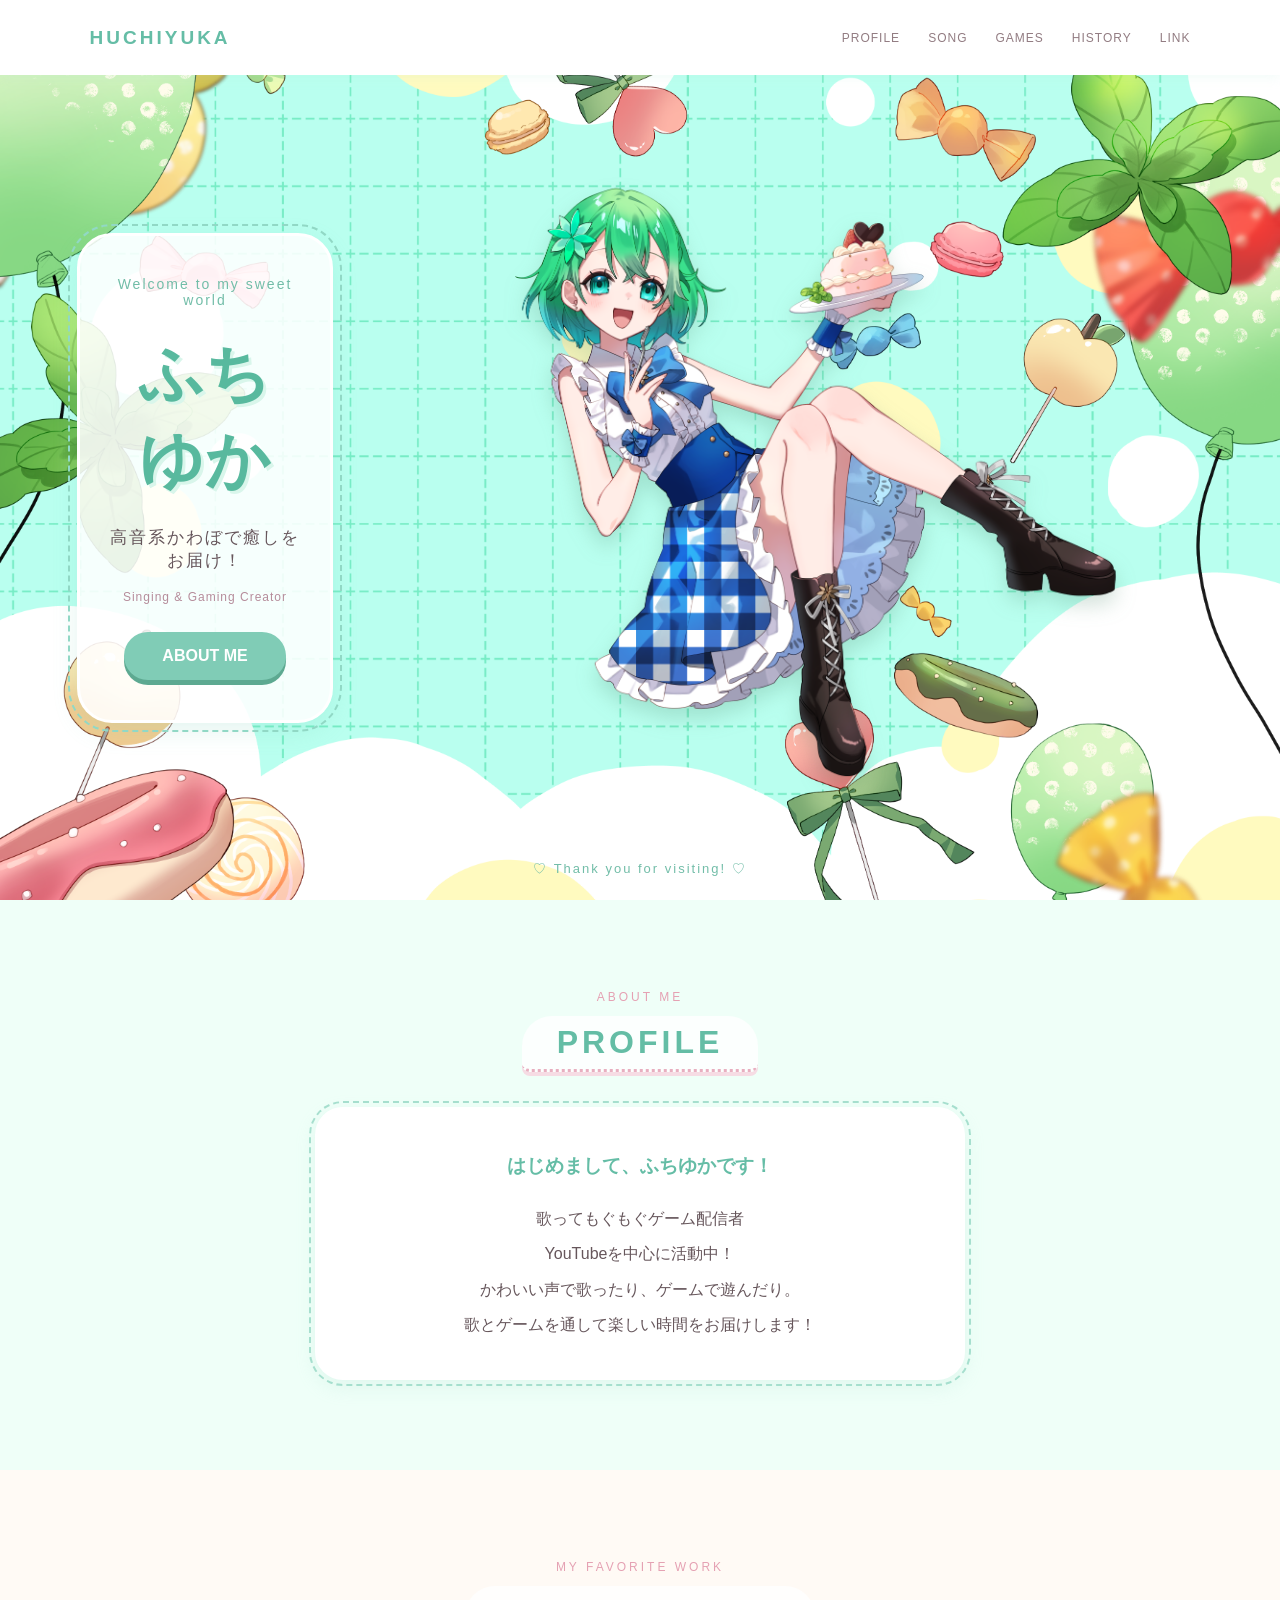
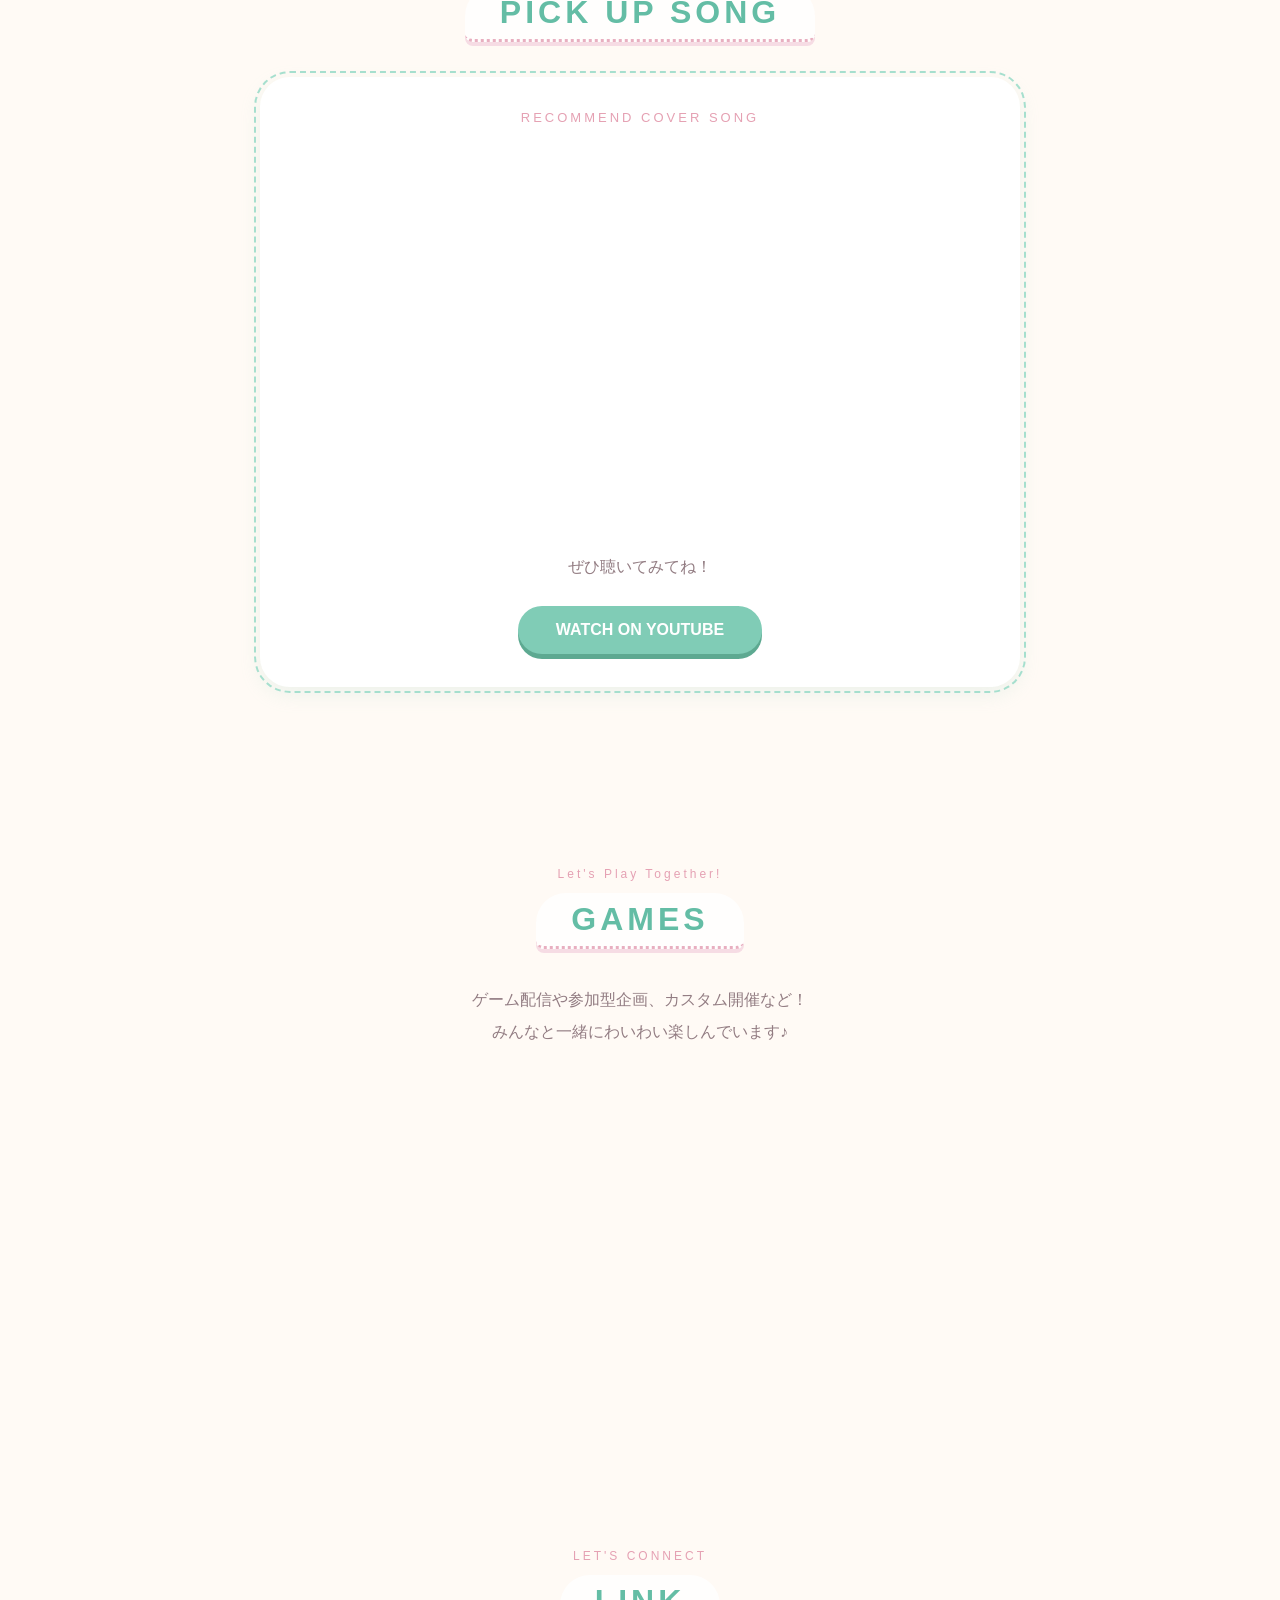
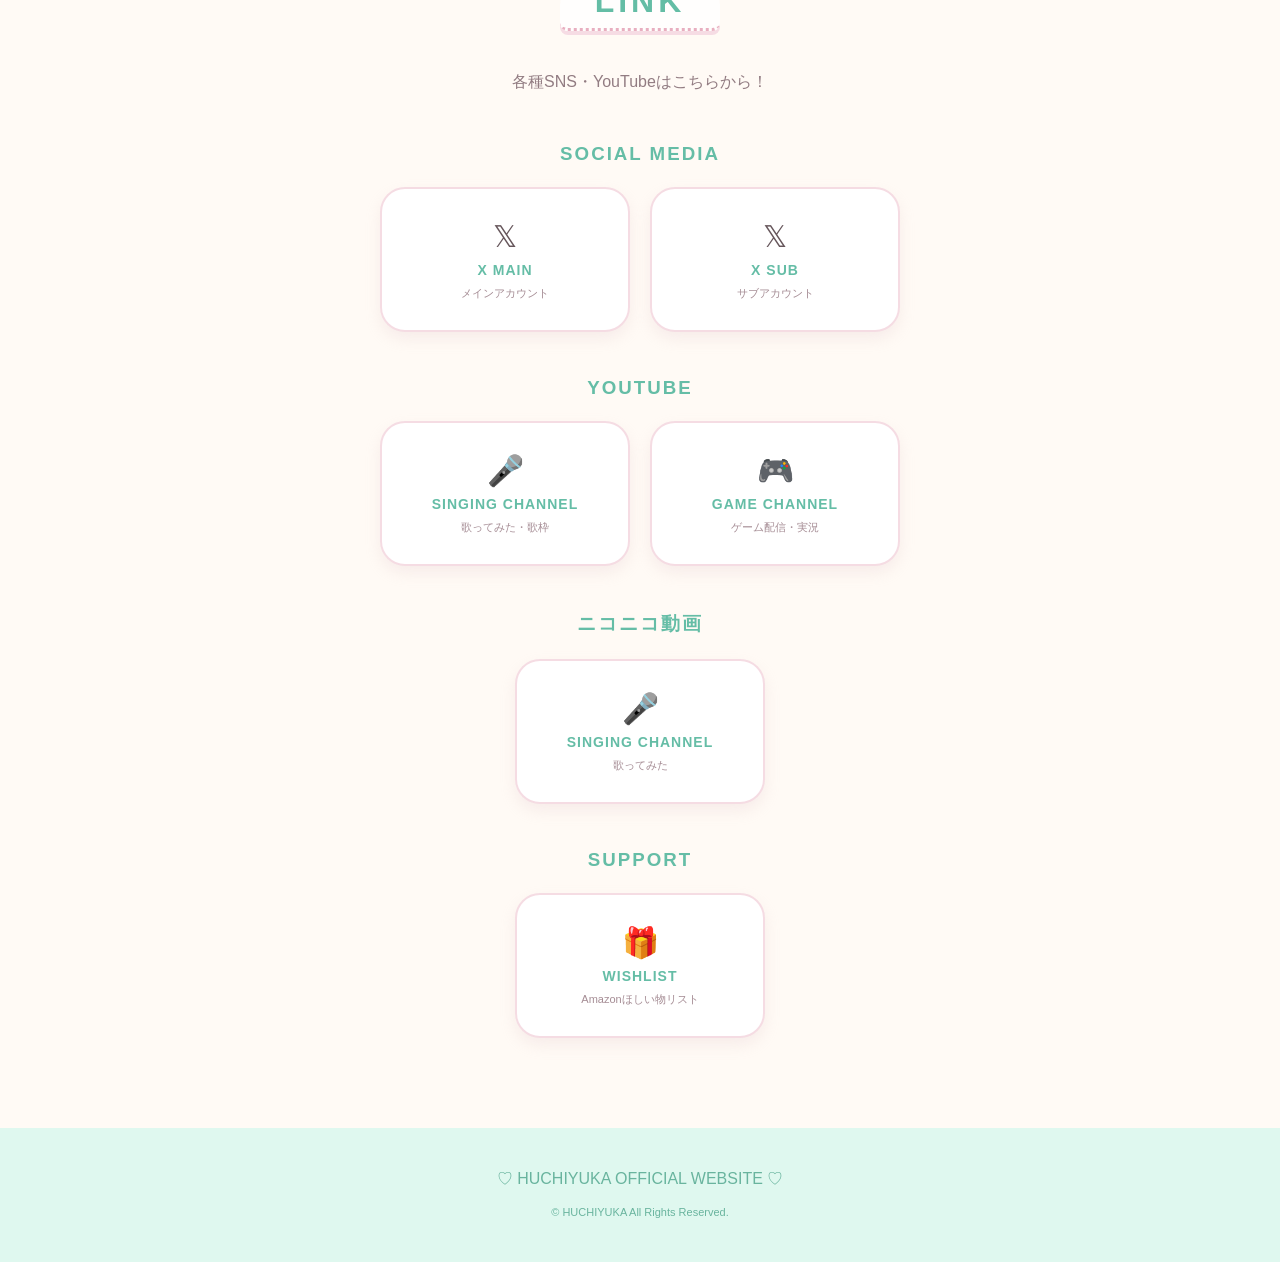
==== commit 212b395f: "Update index.html" ====
--- a/index.html
+++ b/index.html
@@ -126,53 +126,83 @@
     </section>
 
 
-    <!-- GAMES -->
-    <section id="games" class="content-section reveal">
-
-      <p class="section-subtitle">LET'S PLAY TOGETHER</p>
-      <h2>GAMES</h2>
-
-      <p class="game-intro">
-        いろんなゲームで遊んでいます！
-      </p>
-
-      <div class="game-list">
-
-        <div class="activity-card">
-          <span>🔫</span>
-          <h3>APEX LEGENDS</h3>
-          <p>ランク・カスタム・参加型など</p>
-        </div>
-
-        <div class="activity-card">
-          <span>🎯</span>
-          <h3>VALORANT</h3>
-          <p>対戦・カスタムなど</p>
-        </div>
-
-        <div class="activity-card">
-          <span>🎨</span>
-          <h3>GARTIC PHONE</h3>
-          <p>お絵描き・わいわいコラボ</p>
-        </div>
-
-        <div class="activity-card">
-          <span>🦑</span>
-          <h3>SPLATOON 3</h3>
-          <p>バトル・交流・参加型など</p>
-        </div>
-
-      </div>
-
-      <a
-        href="https://www.youtube.com/@%E3%81%B5%E3%81%A1%E3%82%86%E3%81%8B%E3%81%AE%E9%81%8A%E3%81%B3%E5%A0%B4"
-        target="_blank"
-        rel="noopener noreferrer"
-        class="button">
-        GAME CHANNEL
-      </a>
-
-    </section>
+   
+<!-- =========================
+     GAMES
+========================= -->
+
+<section id="games" class="content-section">
+  <p class="section-subtitle">Let's Play Together!</p>
+  <h2>GAMES</h2>
+
+  <p class="game-intro">
+    ゲーム配信や参加型企画、カスタム開催など！
+    <br>
+    みんなと一緒にわいわい楽しんでいます♪
+  </p>
+
+  <div class="game-list">
+
+    <!-- APEX -->
+    <div class="activity-card game-card">
+      <span>🎮</span>
+      <h3>APEX</h3>
+      <p class="game-catch">カスタムも配信も！</p>
+
+      <div class="game-detail">
+        <p>・カスタム開催・参加</p>
+        <p>・参加型配信</p>
+        <p>・練習配信</p>
+        <p>・最高ランク：プラチナ</p>
+      </div>
+
+      <small class="game-hint">HOVER TO MORE ＋</small>
+    </div>
+
+    <!-- VALORANT -->
+    <div class="activity-card game-card">
+      <span>🔫</span>
+      <h3>VALORANT</h3>
+      <p class="game-catch">みんなで楽しくカスタム！</p>
+
+      <div class="game-detail">
+        <p>・定期ミニカスタム開催</p>
+        <p>・みんなで楽しめる交流企画</p>
+      </div>
+
+      <small class="game-hint">HOVER TO MORE ＋</small>
+    </div>
+
+    <!-- GARTIC PHONE -->
+    <div class="activity-card game-card">
+      <span>🖊️</span>
+      <h3>GARTIC PHONE</h3>
+      <p class="game-catch">お絵描きで大盛り上がり！</p>
+
+      <div class="game-detail">
+        <p>・参加型配信</p>
+        <p>・わいわいコラボ</p>
+      </div>
+
+      <small class="game-hint">HOVER TO MORE ＋</small>
+    </div>
+
+    <!-- SPLATOON3 -->
+    <div class="activity-card game-card">
+      <span>🦑</span>
+      <h3>Splatoon3</h3>
+      <p class="game-catch">歌いながらゲーム！？</p>
+
+      <div class="game-detail">
+        <p>・交流カスタム開催</p>
+        <p>・歌いながらスプラトゥーン配信</p>
+      </div>
+
+      <small class="game-hint">HOVER TO MORE ＋</small>
+    </div>
+
+  </div>
+</section>
 
 
     <!-- LINKS -->
@@ -309,13 +339,23 @@
     observer.observe(element);
   });
 
-  // 別ページからアンカーリンクで移動してきた場合
+  // 別ページから移動してきた場合
   window.addEventListener("load", () => {
     if (window.location.hash) {
       const target = document.querySelector(window.location.hash);
 
       if (target) {
         target.classList.add("show");
+
+        target.querySelectorAll(".activity-card, .link-card")
+          .forEach((card, index) => {
+            card.style.animation = "none";
+
+            requestAnimationFrame(() => {
+              card.style.animation = "";
+              card.style.animationDelay = `${index * 0.15}s`;
+            });
+          });
 
         setTimeout(() => {
           target.scrollIntoView({
--- a/style.css
+++ b/style.css
@@ -496,15 +496,6 @@
   }
 }
 
-/* 動きを控えたい設定の端末ではアニメーションを停止 */
-
-@media (prefers-reduced-motion: reduce) {
-  .hero-decoration img,
-  .hero-character {
-    animation: none;
-  }
-}
-
 /* =========================
    SONG SECTION
 ========================= */
@@ -659,95 +650,6 @@
 
 }
 
-
-/* HISTORY */
-.history-section {
-  text-align: center;
-}
-
-.history-intro {
-  color: #777;
-  margin-bottom: 40px;
-}
-
-.history-list {
-  max-width: 850px;
-  margin: 0 auto;
-  text-align: left;
-  position: relative;
-}
-
-.history-item {
-  display: flex;
-  gap: 25px;
-  margin-bottom: 25px;
-  align-items: stretch;
-}
-
-.history-date {
-  flex: 0 0 100px;
-  align-self: flex-start;
-  text-align: center;
-  padding: 12px 5px;
-  color: white;
-  background: #75c5b2;
-  border-radius: 14px;
-  font-weight: bold;
-  font-size: 18px;
-}
-
-.history-content {
-  flex: 1;
-  background: white;
-  border: 2px solid #d9eee8;
-  border-radius: 18px;
-  padding: 22px 25px;
-  box-shadow: 0 5px 15px #b8ded522;
-}
-
-.history-tag {
-  color: #e58eaf;
-  font-size: 11px;
-  letter-spacing: 2px;
-  font-weight: bold;
-}
-
-.history-content h3 {
-  color: #579f90;
-  margin: 8px 0;
-}
-
-.history-content p {
-  color: #777;
-  margin: 5px 0;
-}
-
-.history-content a {
-  display: inline-block;
-  margin-top: 10px;
-  color: #579f90;
-  font-weight: bold;
-  text-decoration: none;
-}
-
-.history-content a:hover {
-  color: #e58eaf;
-}
-
-@media (max-width: 600px) {
-  .history-item {
-    gap: 12px;
-  }
-
-  .history-date {
-    flex-basis: 65px;
-    font-size: 14px;
-  }
-
-  .history-content {
-    padding: 18px 15px;
-  }
-}
 
 /* OTHER WORKS の配置修正 */
 .other-works {
@@ -961,19 +863,265 @@
   animation-delay: 0.15s;
 }
 
-/* 動きを減らす設定 */
-@media (prefers-reduced-motion: reduce) {
-  .reveal,
-  .reveal.show,
-  .activity-card,
-  .link-card,
-  .profile-card,
-  .song-card,
-  .hero-reveal {
-    opacity: 1;
-    transform: none;
-    animation: none !important;
-    transition: none !important;
-  }
-}
-
+/* =========================
+   HISTORY TIMELINE
+========================= */
+
+.history-section {
+  text-align: center;
+}
+
+.history-intro {
+  color: #78666b;
+  line-height: 2;
+  margin-bottom: 35px;
+}
+
+/* カテゴリボタン */
+.history-filters {
+  display: flex;
+  justify-content: center;
+  flex-wrap: wrap;
+  gap: 12px;
+  margin: 35px auto 55px;
+}
+
+.history-filter {
+  padding: 11px 24px;
+  border: 1px solid #c9e4d9;
+  border-radius: 30px;
+  background: #fff;
+  color: #477568;
+  font-size: 13px;
+  font-weight: bold;
+  cursor: pointer;
+  transition: 0.25s;
+}
+
+.history-filter:hover {
+  background: #edf8f2;
+  transform: translateY(-2px);
+}
+
+.history-filter.active {
+  background: #75bda8;
+  border-color: #75bda8;
+  color: #fff;
+  box-shadow: 0 3px 9px #75bda833;
+}
+
+/* タイムライン全体 */
+.history-timeline {
+  max-width: 1000px;
+  margin: 0 auto;
+  position: relative;
+  padding: 10px 0 30px;
+}
+
+/* 中央の縦線 */
+.history-timeline::before {
+  content: "";
+  position: absolute;
+  top: 0;
+  bottom: 0;
+  left: 50%;
+  width: 3px;
+  background: #cce8dc;
+  transform: translateX(-50%);
+}
+
+/* 年の見出し */
+.history-year {
+  position: relative;
+  z-index: 2;
+  width: 100%;
+  margin: 35px 0;
+  text-align: center;
+}
+
+.history-year span {
+  display: inline-block;
+  padding: 9px 27px;
+  background: #75bda8;
+  color: #fff;
+  border-radius: 30px;
+  font-size: 18px;
+  font-weight: bold;
+  letter-spacing: 2px;
+  box-shadow: 0 3px 0 #559c87;
+}
+
+/* フィルターで非表示 */
+.history-year.hidden,
+.history-item.hidden {
+  display: none;
+}
+
+/* 各項目 */
+.history-item {
+  width: 50%;
+  position: relative;
+  padding: 15px 45px 35px 0;
+  text-align: left;
+}
+
+/* 左右交互に配置 */
+.history-item:nth-of-type(even) {
+  margin-left: 50%;
+  padding: 15px 0 35px 45px;
+}
+
+/* 中央の丸 */
+.history-item::after {
+  content: "";
+  position: absolute;
+  top: 30px;
+  right: -9px;
+  width: 15px;
+  height: 15px;
+  border-radius: 50%;
+  background: #e99bb0;
+  border: 4px solid #fffaf5;
+  z-index: 2;
+}
+
+.history-item:nth-of-type(even)::after {
+  right: auto;
+  left: -9px;
+}
+
+/* 日付 */
+.history-date {
+  display: inline-block;
+  color: #285f50;
+  background: #e3f4ec;
+  border: 1px solid #c9e8da;
+  border-radius: 20px;
+  padding: 7px 15px;
+  margin-bottom: 12px;
+  font-size: 14px;
+  font-weight: 800;
+  letter-spacing: 0.5px;
+  opacity: 1;
+}
+
+/* カード */
+.history-content {
+  background: #fff;
+  border: 1px solid #e2eee7;
+  border-radius: 18px;
+  padding: 24px;
+  box-shadow: 0 5px 18px rgba(84, 130, 109, 0.09);
+  transition: transform 0.25s, box-shadow 0.25s;
+}
+
+.history-content:hover {
+  transform: translateY(-4px);
+  box-shadow: 0 9px 22px rgba(84, 130, 109, 0.15);
+}
+
+/* カテゴリタグ */
+.history-tag {
+  display: inline-block;
+  color: #548477;
+  background: #edf7f1;
+  border-radius: 20px;
+  padding: 5px 11px;
+  margin-bottom: 8px;
+  font-size: 10px;
+  letter-spacing: 1.5px;
+  font-weight: bold;
+}
+
+/* タイトル */
+.history-content h3 {
+  color: #51434a;
+  margin: 5px 0 10px;
+  font-size: 17px;
+  line-height: 1.7;
+}
+
+/* 説明文 */
+.history-content p {
+  color: #706267;
+  line-height: 1.9;
+  font-size: 13px;
+  margin: 5px 0;
+}
+
+/* 作品リンク */
+.history-content > a {
+  display: inline-block;
+  margin-top: 12px;
+  color: #397966;
+  font-weight: bold;
+  text-decoration: none;
+}
+
+.history-content > a:hover {
+  color: #d87998;
+  text-decoration: underline;
+}
+
+/* 合唱動画 */
+.history-content .youtube-video-grid {
+  width: 100%;
+  margin-top: 20px;
+}
+
+/* スマートフォン */
+@media (max-width: 700px) {
+  .history-filters {
+    gap: 8px;
+    margin: 25px auto 40px;
+  }
+
+  .history-filter {
+    padding: 9px 16px;
+    font-size: 11px;
+  }
+
+  .history-timeline {
+    padding-left: 30px;
+  }
+
+  .history-timeline::before {
+    left: 10px;
+  }
+
+  .history-item,
+  .history-item:nth-of-type(even) {
+    width: 100%;
+    margin-left: 0;
+    padding: 12px 0 25px 25px;
+  }
+
+  .history-item::after,
+  .history-item:nth-of-type(even)::after {
+    left: 1px;
+    right: auto;
+    top: 28px;
+  }
+
+  .history-year {
+    text-align: left;
+    margin: 25px 0 20px -30px;
+  }
+
+  .history-year span {
+    font-size: 16px;
+  }
+
+  .history-date {
+    font-size: 13px;
+  }
+
+  .history-content {
+    padding: 19px 16px;
+  }
+
+  .history-content h3 {
+    font-size: 15px;
+  }
+}
+
